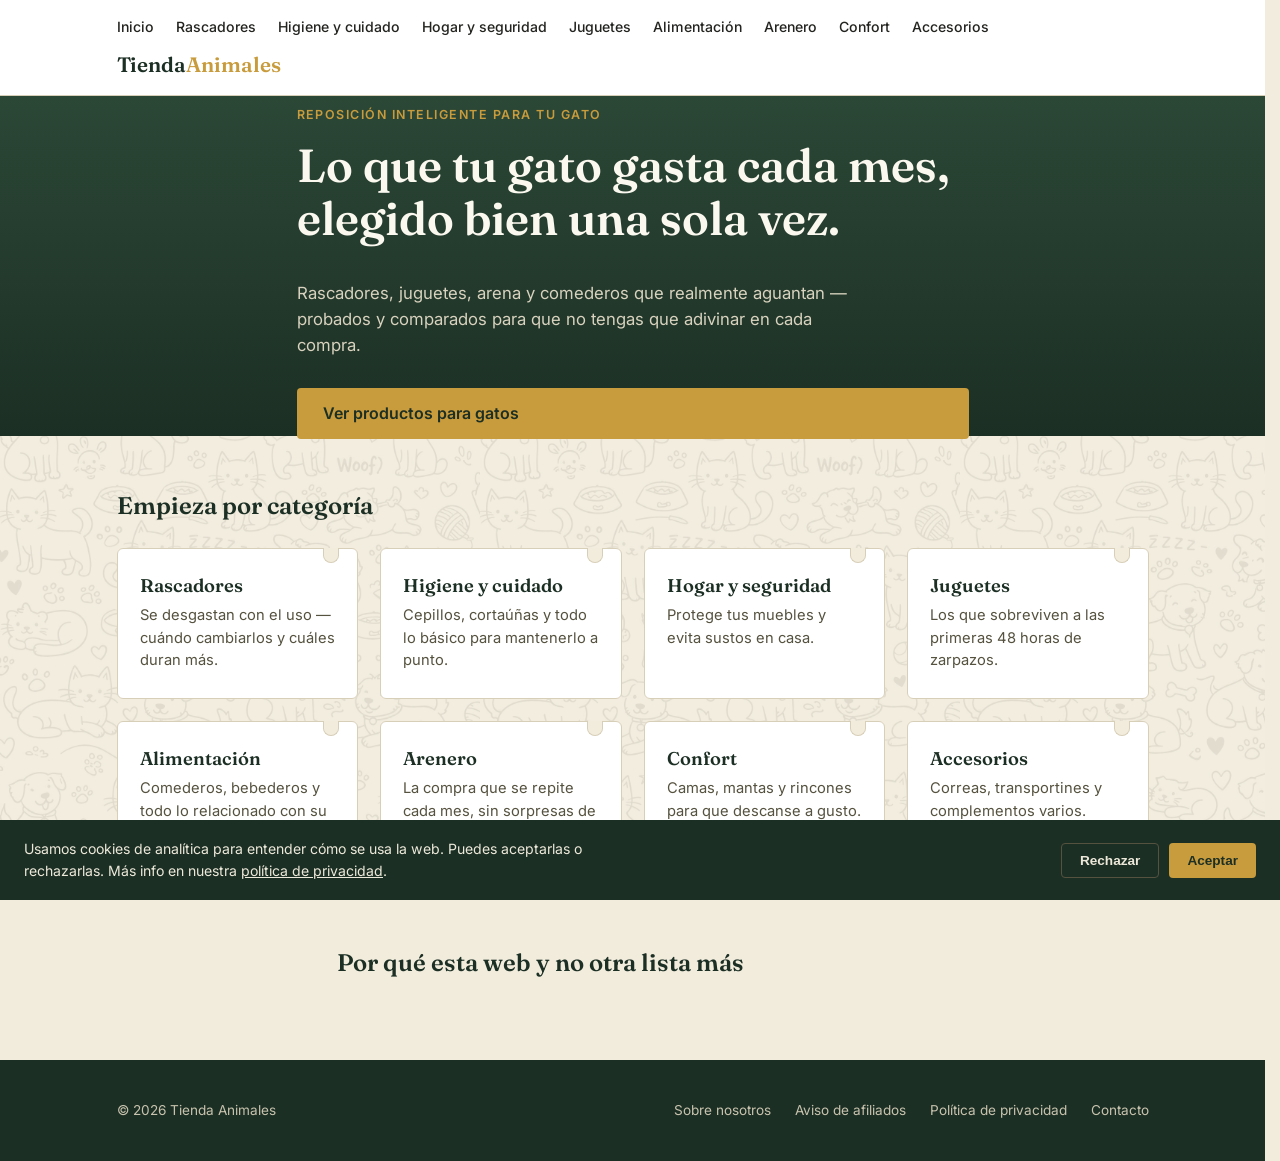
==== index.html @ bb54e8da "ampliar categorias de gato y modificar heder y footer" ====
<!DOCTYPE html>
<html lang="es">
<head>
  <meta charset="UTF-8">
  <meta name="viewport" content="width=device-width, initial-scale=1.0">
  <title>Tienda Animales · Todo para tu gato, siempre a punto</title>
  <link rel="dns-prefetch" href="https://fonts.googleapis.com">
<link href="https://fonts.googleapis.com/css2?family=Fraunces:wght@600;700&family=Inter:wght@400;500;600&display=swap" rel="stylesheet">
  <link rel="stylesheet" href="css/style.css">

  <!-- Google tag (gtag.js) -->
<script async src="https://www.googletagmanager.com/gtag/js?id=G-MSJSYWCLSH"></script>
<script>
  window.dataLayer = window.dataLayer || [];
  function gtag(){dataLayer.push(arguments);}
  gtag('js', new Date());
  gtag('consent', 'default', { analytics_storage: 'denied' });
  gtag('config', 'G-MSJSYWCLSH');
</script>
</head>
<body>

    <div id="cookieBanner" class="is-hidden">
    <p>Usamos cookies de analítica para entender cómo se usa la web. Puedes aceptarlas o rechazarlas. Más info en nuestra <a href="politica-privacidad.html">política de privacidad</a>.</p>
    <div class="cookie-actions">
      <button id="cookieReject">Rechazar</button>
      <button id="cookieAccept">Aceptar</button>
    </div>
  </div>

      <header class="site-header">
    <div class="wrap header-inner">
      <nav class="main-nav" id="mainNav">
        <a href="index.html">Inicio</a>
        <a href="gatos/rascadores.html">Rascadores</a>
        <a href="gatos/higiene-cuidado.html">Higiene y cuidado</a>
        <a href="gatos/hogar-seguridad.html">Hogar y seguridad</a>
        <a href="gatos/juguetes.html">Juguetes</a>
        <a href="gatos/alimentacion.html">Alimentación</a>
        <a href="gatos/arenero.html">Arenero</a>
        <a href="gatos/confort.html">Confort</a>
        <a href="gatos/accesorios.html">Accesorios</a>
      </nav>
      <button class="menu-toggle" id="menuToggle" aria-label="Abrir menú" aria-expanded="false">
        <span></span><span></span><span></span>
      </button>
      <a href="index.html" class="logo">Tienda<span>Animales</span></a>
    </div>
  </header>

  <main>

    <section class="hero">
      <div class="wrap hero-inner">
        <p class="eyebrow">Reposición inteligente para tu gato</p>
        <h1>Lo que tu gato gasta cada mes, elegido bien una sola vez.</h1>
        <p class="hero-lead">Rascadores, juguetes, arena y comederos que realmente aguantan — probados y comparados para que no tengas que adivinar en cada compra.</p>
        <a href="gatos/index.html" class="btn-primary">Ver productos para gatos</a>
      </div>
    </section>

    <!-- Espacio publicitario reservado (banner superior) -->
    

        <section class="categories wrap">
      <h2>Empieza por categoría</h2>
      <div class="category-grid">
        <a href="gatos/rascadores.html" class="category-card">
          <h3>Rascadores</h3>
          <p>Se desgastan con el uso — cuándo cambiarlos y cuáles duran más.</p>
        </a>
        <a href="gatos/higiene-cuidado.html" class="category-card">
          <h3>Higiene y cuidado</h3>
          <p>Cepillos, cortaúñas y todo lo básico para mantenerlo a punto.</p>
        </a>
        <a href="gatos/hogar-seguridad.html" class="category-card">
          <h3>Hogar y seguridad</h3>
          <p>Protege tus muebles y evita sustos en casa.</p>
        </a>
        <a href="gatos/juguetes.html" class="category-card">
          <h3>Juguetes</h3>
          <p>Los que sobreviven a las primeras 48 horas de zarpazos.</p>
        </a>
        <a href="gatos/alimentacion.html" class="category-card">
          <h3>Alimentación</h3>
          <p>Comederos, bebederos y todo lo relacionado con su dieta.</p>
        </a>
        <a href="gatos/arenero.html" class="category-card">
          <h3>Arenero</h3>
          <p>La compra que se repite cada mes, sin sorpresas de olor.</p>
        </a>
        <a href="gatos/confort.html" class="category-card">
          <h3>Confort</h3>
          <p>Camas, mantas y rincones para que descanse a gusto.</p>
        </a>
        <a href="gatos/accesorios.html" class="category-card">
          <h3>Accesorios</h3>
          <p>Correas, transportines y complementos varios.</p>
        </a>
      </div>
    </section>

    <section class="why wrap">
      <h2>Por qué esta web y no otra lista más</h2>
      
    </section>

  </main>

  <footer class="site-footer">
    <div class="wrap footer-inner">
      <p>&copy; 2026 Tienda Animales</p>
            <nav class="footer-nav">
        <a href="sobre-nosotros.html">Sobre nosotros</a>
        <a href="aviso-afiliados.html">Aviso de afiliados</a>
        <a href="politica-privacidad.html">Política de privacidad</a>
        <a href="contacto.html">Contacto</a>
      </nav>
    </div>
  </footer>

    <script src="js/script.js"></script>

</body>
</html>
---- css/style.css ----
/* ===== Base y variables ===== */
:root {
  --ink: #23241F;
  --paper: #F2ECDD;
  --surface: #FFFFFF;
  --pine: #2B4736;
  --pine-dark: #1C2F24;
  --mustard: #C89B3C;
  --line: #D8CFB8;
}

* { box-sizing: border-box; }

html { 
scroll-behavior: smooth;
scrollbar-gutter: stable;
}

body {
  margin: 0;
  background: var(--paper);
  color: var(--ink);
  font-family: 'Inter', -apple-system, 'Segoe UI', system-ui, sans-serif;
  line-height: 1.55;
}

h1, h2, h3 {
  font-family: 'Fraunces', Georgia, serif;
  font-weight: 600;
  line-height: 1.15;
  margin: 0 0 0.5em;
  color: var(--pine-dark);
}

a { color: inherit; text-decoration: none; }

.wrap {
  max-width: 1080px;
  margin: 0 auto;
  padding: 0 24px;
}

/* ===== Header ===== */
.site-header {
  background: var(--surface);
  border-bottom: 1px solid var(--line);
}

.header-inner {
  display: flex;
  align-items: center;
  justify-content: space-between;
  flex-wrap: wrap;
  gap: 10px 0;
  padding-top: 14px;
  padding-bottom: 14px;
}

.logo { order: 2; }
.main-nav { order: 1; flex-wrap: wrap; }
.logo {
  font-family: 'Fraunces', serif;
  font-size: 1.3rem;
  font-weight: 600;
  color: var(--pine-dark);
}

.logo span { color: var(--mustard); }

.main-nav a {
  margin-right: 18px;
  font-size: 0.88rem;
  font-weight: 500;
  color: var(--ink);
  border-bottom: 2px solid transparent;
  padding-bottom: 4px;
  transition: border-color 0.15s ease;
}

.main-nav a:hover { border-color: var(--mustard); }

/* ===== Hero ===== */
.hero {
  background: linear-gradient(180deg, var(--pine) 0%, var(--pine-dark) 100%);
  color: #EDE9DA;
}

.hero-inner {
  padding: 24px;
  max-width: 720px;
  height: 340px;
  display: flex;
  flex-direction: column;
  justify-content: center;
}

.eyebrow {
  text-transform: uppercase;
  letter-spacing: 0.12em;
  font-size: 0.78rem;
  font-weight: 600;
  color: var(--mustard);
  margin-bottom: 14px;
  animation: slideFadeIn 0.6s ease-out both;
}

.hero h1 { animation: slideFadeIn 0.6s ease-out 0.1s both; }
.hero-lead { animation: slideFadeIn 0.6s ease-out 0.2s both; }
.hero .btn-primary { animation: slideFadeIn 0.6s ease-out 0.3s both; }

@keyframes slideFadeIn {
  from {
    opacity: 0;
    transform: translateX(-24px);
  }
  to {
    opacity: 1;
    transform: translateX(0);
  }
}

.hero h1 {
  color: #FBF8EF;
  font-size: clamp(2rem, 4vw, 2.9rem);
  margin-bottom: 18px;
}

.hero-lead {
  font-size: 1.05rem;
  color: #D8D2BE;
  margin-bottom: 30px;
  max-width: 52ch;
}

.btn-primary {
  display: inline-block;
  background: var(--mustard);
  color: var(--pine-dark);
  font-weight: 600;
  padding: 13px 26px;
  border-radius: 4px;
  transition: transform 0.12s ease;
}

.btn-primary:hover { transform: translateY(-2px); }

/* ===== Espacios publicitarios ===== */
.ad-slot {
  margin: 32px auto;
  border: 1px dashed var(--line);
  border-radius: 4px;
  padding: 14px;
  text-align: center;
  font-size: 0.8rem;
  color: #8A8368;
  background: rgba(255,255,255,0.4);
}

/* ===== Categorías ===== */
.categories { padding: 56px 24px; }

.category-grid {
  display: grid;
  grid-template-columns: repeat(auto-fit, minmax(230px, 1fr));
  gap: 22px;
  margin-top: 28px;
}

.category-card {
  background: var(--surface);
  border: 1px solid var(--line);
  border-radius: 6px;
  padding: 26px 22px;
  position: relative;
  transition: border-color 0.15s ease, transform 0.15s ease;
}

.category-card:hover {
  border-color: var(--mustard);
  transform: translateY(-3px);
}

/* Muesca tipo etiqueta en la esquina */
.category-card::before {
  content: "";
  position: absolute;
  top: -1px;
  right: 18px;
  width: 14px;
  height: 14px;
  background: var(--paper);
  border: 1px solid var(--line);
  border-top: none;
  border-radius: 0 0 50% 50%;
}

.category-card h3 { font-size: 1.15rem; margin-bottom: 8px; }
.category-card p { font-size: 0.92rem; color: #55523F; margin: 0; }

/* ===== Por qué esta web ===== */
.why { padding: 20px 24px 72px; max-width: 640px; }
.why p { color: #4B4A3C; }

/* ===== Footer ===== */
.site-footer {
  background: var(--pine-dark);
  color: #C8C3AE;
}

.footer-inner {
  display: flex;
  align-items: center;
  justify-content: space-between;
  flex-wrap: wrap;
  gap: 12px;
  padding: 26px 24px;
  font-size: 0.85rem;
}

.footer-nav a { margin-left: 20px; }
.footer-nav a:hover { color: var(--mustard); }

/* ===== Responsive ===== */
.menu-toggle {
  display: none;
  flex-direction: column;
  justify-content: center;
  gap: 5px;
  width: 34px;
  height: 34px;
  background: none;
  border: none;
  cursor: pointer;
  padding: 0;
}

.menu-toggle span {
  display: block;
  height: 2px;
  background: var(--pine-dark);
  border-radius: 2px;
}

@media (max-width: 640px) {
  .header-inner {
    flex-wrap: wrap;
    justify-content: space-between;
  }

  .product-grid { grid-template-columns: repeat(2, 1fr); gap: 14px; }

  .menu-toggle { display: flex; }

  .main-nav {
    display: none;
    flex-direction: column;
    width: 100%;
    order: 3;
    padding-top: 12px;
    border-top: 1px solid var(--line);
    margin-top: 12px;
  }

  .main-nav.is-open { display: flex; }

  .main-nav a {
    margin: 0;
    padding: 10px 0;
  }

  .hero-inner { padding: 56px 20px; }
  .footer-inner { flex-direction: column; text-align: center; }
  .footer-nav a { margin: 0 10px; }
}

/* ===== Fichas de producto ===== */
.product-grid {
  display: grid;
  grid-template-columns: repeat(4, 1fr);
  gap: 20px;
  margin: 32px 0 56px;
}

.product-card {
  background: var(--surface);
  border-radius: 6px;
  overflow: visible;
  display: flex;
  flex-direction: column;
  box-shadow: 0 2px 10px rgba(28, 47, 36, 0.06);
}

.product-image {
  aspect-ratio: 1 / 1;
  background: transparent;
  display: flex;
  align-items: center;
  justify-content: center;
  color: #8A8368;
  font-size: 0.85rem;
}

.product-image img {
  width: 100%;
  height: 100%;
  object-fit: contain;
  padding: 12px;
  filter: drop-shadow(0 8px 14px rgba(28, 47, 36, 0.18));
}

.product-body {
  padding: 18px;
  display: flex;
  flex-direction: column;
  flex-grow: 1;
}

.product-body h3 {
  font-size: 1.05rem;
  margin-bottom: 6px;
  min-height: 3.6em;
}

.product-body p {
  font-size: 0.9rem;
  color: #55523F;
  min-height: 3.9em;
  margin: 0 0 16px;
}

.product-price {
  font-weight: 600;
  color: var(--pine-dark);
  margin-bottom: 12px;
}

.btn-amazon {
  display: inline-block;
  text-align: center;
  background: var(--mustard);
  color: var(--pine-dark);
  font-weight: 600;
  font-size: 0.9rem;
  padding: 10px 16px;
  border-radius: 4px;
}

/* ===== También te puede interesar ===== */
.related {
  margin-top: 40px;
  padding-top: 32px;
  border-top: 1px solid var(--line);
}

.related h2 { font-size: 1.2rem; }

.related-grid {
  display: grid;
  grid-template-columns: repeat(auto-fit, minmax(160px, 1fr));
  gap: 16px;
  margin-top: 16px;
}

.related-card {
  background: var(--surface);
  border: 1px solid var(--line);
  border-radius: 6px;
  padding: 14px;
  font-size: 0.85rem;
}

.related-card strong { display: block; margin-bottom: 4px; }

/* ===== Aviso de cookies ===== */
#cookieBanner {
  position: fixed;
  left: 0;
  right: 0;
  bottom: 0;
  z-index: 200;
  background: var(--pine-dark);
  color: #EDE9DA;
  padding: 18px 24px;
  display: flex;
  flex-wrap: wrap;
  align-items: center;
  justify-content: space-between;
  gap: 16px;
}

#cookieBanner p {
  margin: 0;
  font-size: 0.88rem;
  max-width: 640px;
}

#cookieBanner a { text-decoration: underline; }

.cookie-actions { display: flex; gap: 10px; flex-shrink: 0; }

.cookie-actions button {
  padding: 9px 18px;
  border-radius: 4px;
  border: none;
  font-weight: 600;
  font-size: 0.85rem;
  cursor: pointer;
}

#cookieAccept { background: var(--mustard); color: var(--pine-dark); }
#cookieReject { background: transparent; color: #EDE9DA; border: 1px solid #55523F; }

#cookieBanner.is-hidden { display: none; }

/* ===== Valoraciones (estrellas) ===== */
.rating {
  display: flex;
  align-items: center;
  gap: 6px;
  margin-bottom: 8px;
  font-size: 0.82rem;
  color: #55523F;
}

.stars {
  position: relative;
  display: inline-block;
  font-size: 0.95rem;
  letter-spacing: 2px;
  line-height: 1;
}

.stars::before {
  content: "★★★★★";
  color: var(--line);
}

.stars::after {
  content: "★★★★★";
  color: var(--mustard);
  position: absolute;
  left: 0;
  top: 0;
  overflow: hidden;
  white-space: nowrap;
}

/* ===== Garantía calidad-precio ===== */
.quality-banner {
  background: var(--mustard);
  color: var(--pine-dark);
  text-align: center;
  padding: 14px 24px;
  font-weight: 600;
  font-size: 0.95rem;
}

/* ===== Fondo con parallax ===== */
body {
  background-image: url('../images/fondo-mascotas.png');
  background-repeat: repeat;
  background-size: 480px;
  background-attachment: fixed;
  background-color: var(--paper);
}

body::before {
  content: "";
  position: fixed;
  inset: 0;
  background: var(--paper);
  opacity: 0.93;
  z-index: -1;
  pointer-events: none;
}
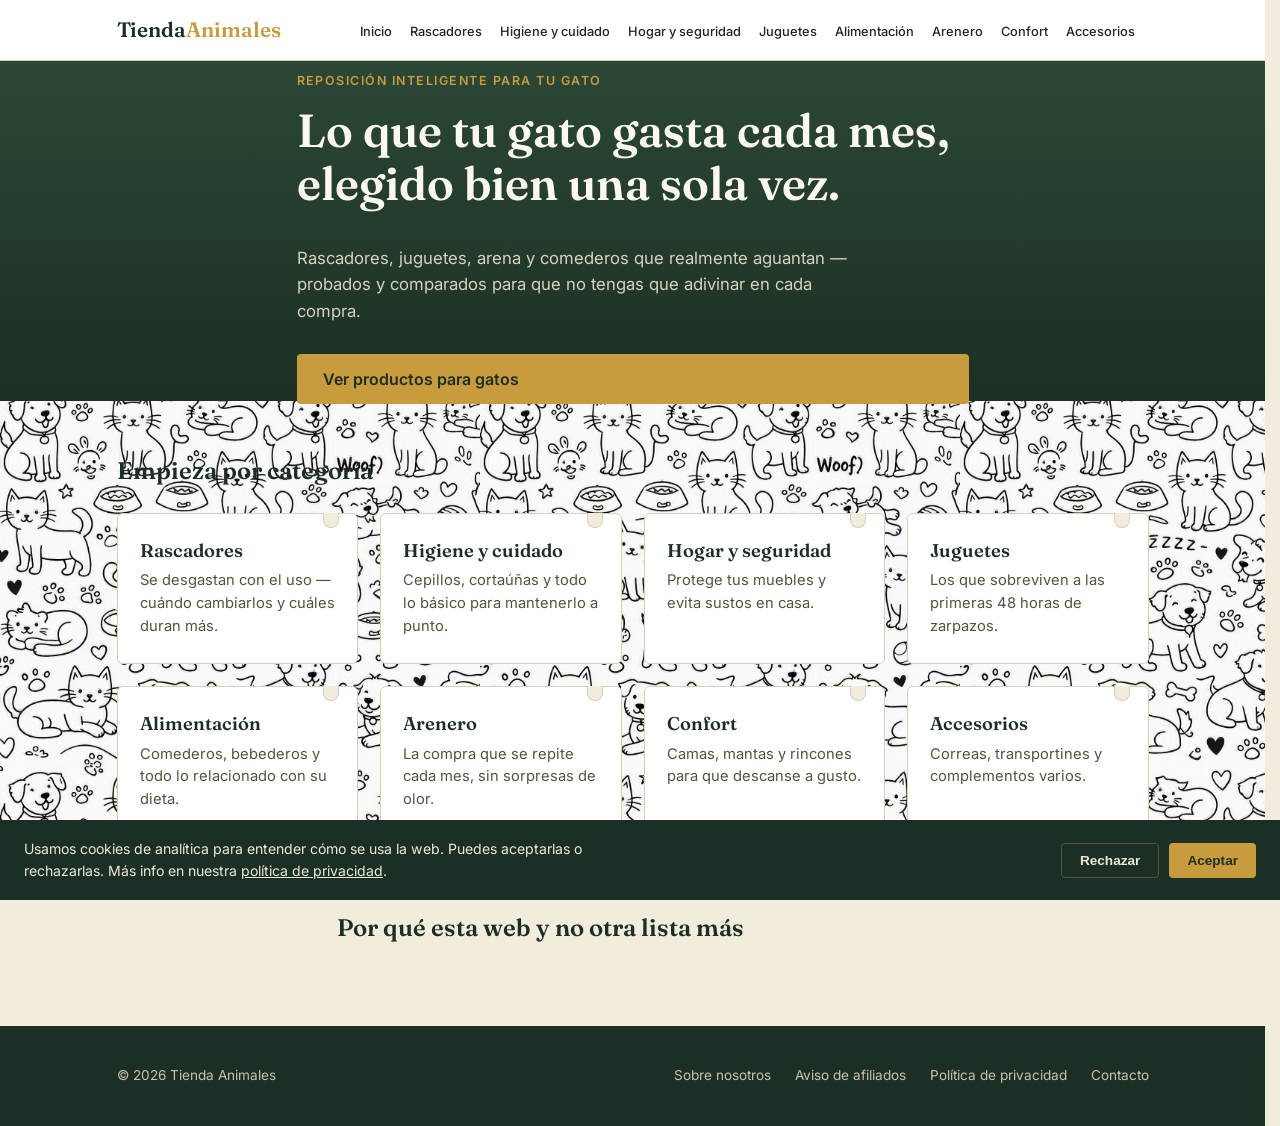
==== commit 74afbd4f: "añadir logo en pestaña" ====
--- a/index.html
+++ b/index.html
@@ -6,6 +6,7 @@
   <title>Tienda Animales · Todo para tu gato, siempre a punto</title>
   <link rel="dns-prefetch" href="https://fonts.googleapis.com">
 <link href="https://fonts.googleapis.com/css2?family=Fraunces:wght@600;700&family=Inter:wght@400;500;600&display=swap" rel="stylesheet">
+<link rel="icon" href="images/favicon.svg" type="image/svg+xml">
   <link rel="stylesheet" href="css/style.css">
 
   <!-- Google tag (gtag.js) -->
--- a/css/style.css
+++ b/css/style.css
@@ -56,8 +56,12 @@
   padding-bottom: 14px;
 }
 
-.logo { order: 2; }
-.main-nav { order: 1; flex-wrap: wrap; }
+.logo { order: 1; }
+.main-nav {
+  order: 2;
+  flex-wrap: nowrap;
+  white-space: nowrap;
+}
 .logo {
   font-family: 'Fraunces', serif;
   font-size: 1.3rem;
@@ -68,13 +72,14 @@
 .logo span { color: var(--mustard); }
 
 .main-nav a {
-  margin-right: 18px;
-  font-size: 0.88rem;
+  margin-right: 14px;
+  font-size: 0.8rem;
   font-weight: 500;
   color: var(--ink);
   border-bottom: 2px solid transparent;
   padding-bottom: 4px;
   transition: border-color 0.15s ease;
+  flex-shrink: 0;
 }
 
 .main-nav a:hover { border-color: var(--mustard); }
@@ -456,12 +461,23 @@
 }
 
 /* ===== Fondo con parallax ===== */
+/* ===== Fondo con parallax ===== */
+html {
+  background-color: var(--paper);
+}
+
 body {
   background-image: url('../images/fondo-mascotas.png');
   background-repeat: repeat;
   background-size: 480px;
   background-attachment: fixed;
   background-color: var(--paper);
+}
+
+@media (max-width: 640px) {
+  body {
+    background-attachment: scroll;
+  }
 }
 
 body::before {
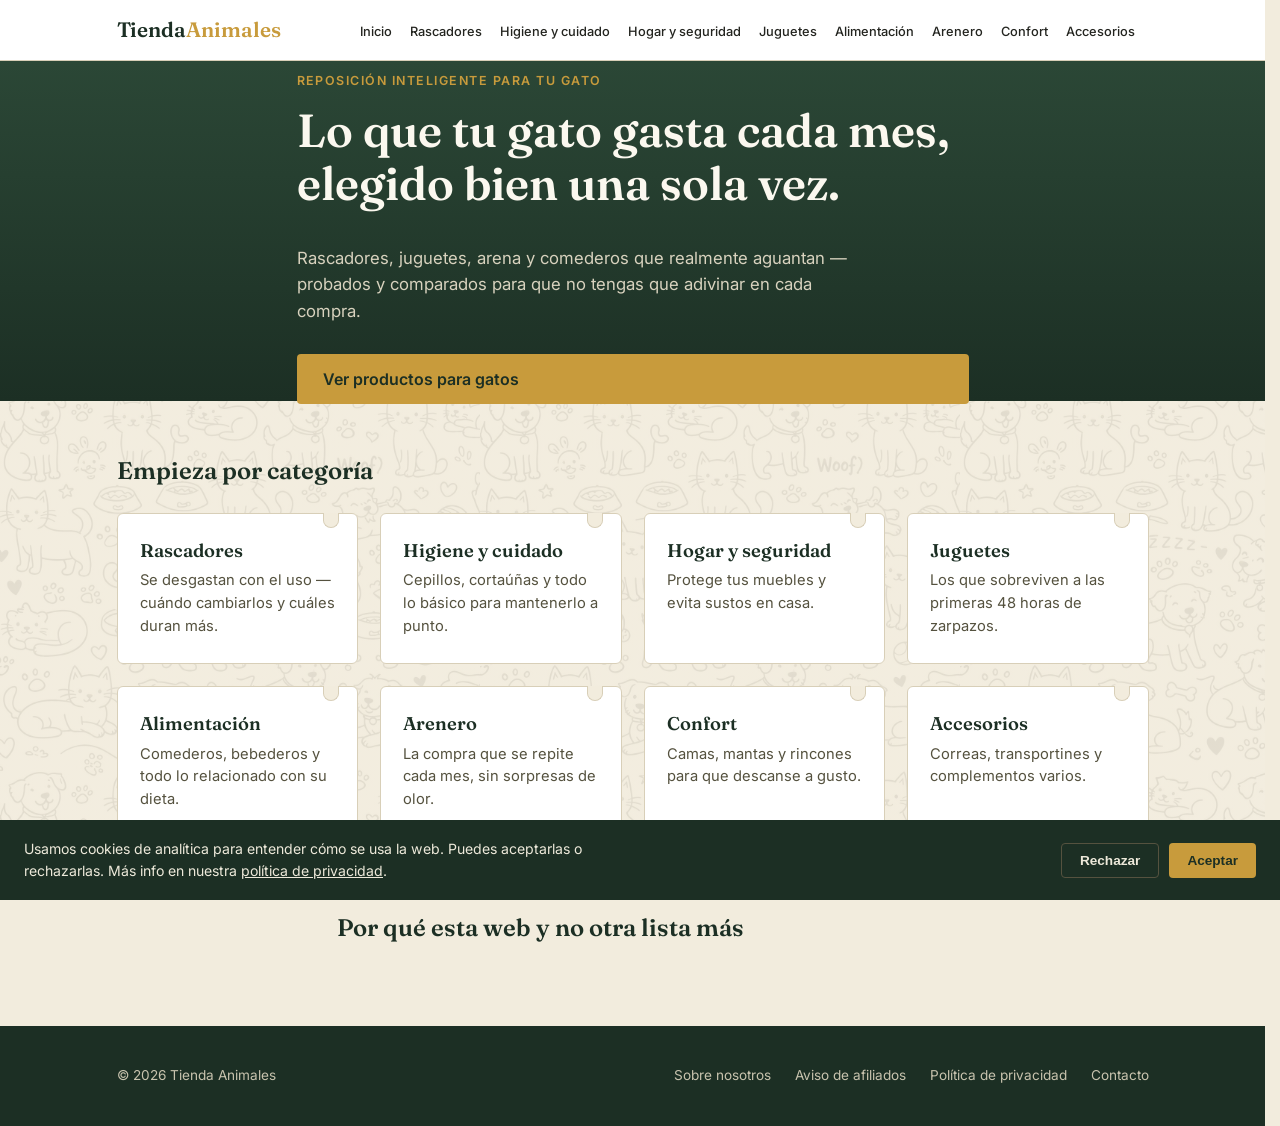
==== commit c2d35e80: "arreglo 2" ====
--- a/index.html
+++ b/index.html
@@ -6,7 +6,7 @@
   <title>Tienda Animales · Todo para tu gato, siempre a punto</title>
   <link rel="dns-prefetch" href="https://fonts.googleapis.com">
 <link href="https://fonts.googleapis.com/css2?family=Fraunces:wght@600;700&family=Inter:wght@400;500;600&display=swap" rel="stylesheet">
-<link rel="icon" href="images/favicon.svg" type="image/svg+xml">
+<link rel="icon" href="images/favicon.png" type="image/svg+xml">
   <link rel="stylesheet" href="css/style.css">
 
   <!-- Google tag (gtag.js) -->
--- a/css/style.css
+++ b/css/style.css
@@ -461,31 +461,22 @@
 }
 
 /* ===== Fondo con parallax ===== */
-/* ===== Fondo con parallax ===== */
 html {
   background-color: var(--paper);
 }
 
 body {
-  background-image: url('../images/fondo-mascotas.png');
+  background-image:
+    linear-gradient(rgba(242, 236, 221, 0.93), rgba(242, 236, 221, 0.93)),
+    url('../images/fondo-mascotas.png');
   background-repeat: repeat;
-  background-size: 480px;
-  background-attachment: fixed;
+  background-size: cover, 480px;
+  background-attachment: fixed, fixed;
   background-color: var(--paper);
 }
 
 @media (max-width: 640px) {
   body {
-    background-attachment: scroll;
-  }
-}
-
-body::before {
-  content: "";
-  position: fixed;
-  inset: 0;
-  background: var(--paper);
-  opacity: 0.93;
-  z-index: -1;
-  pointer-events: none;
+    background-attachment: scroll, scroll;
+  }
 }
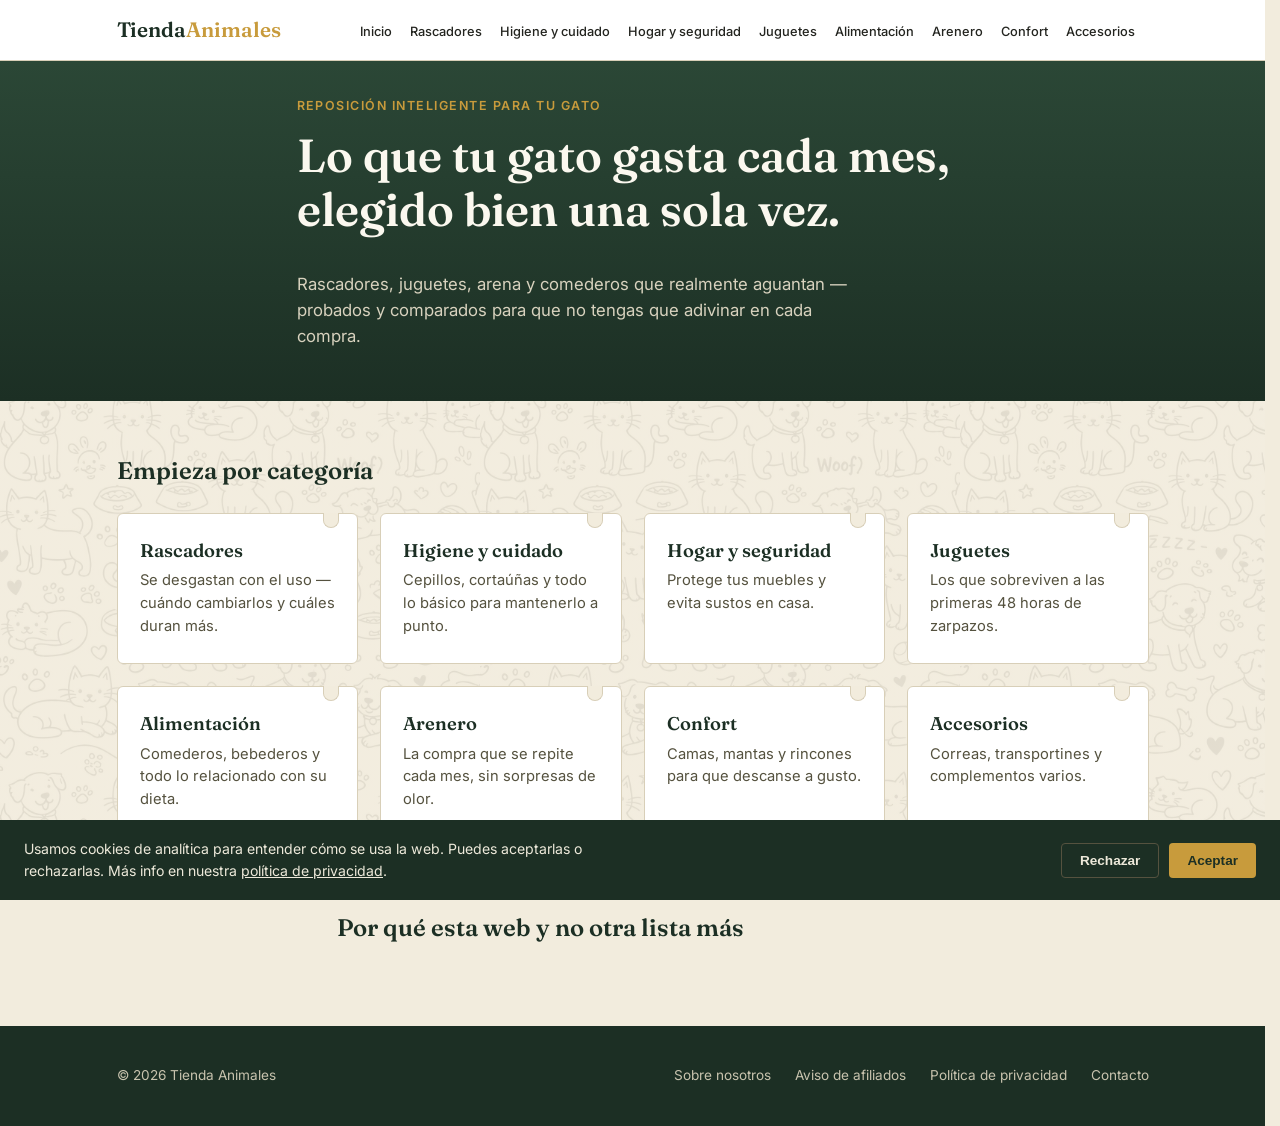
==== commit 7fd1313f: "quitar ce inicio" ====
--- a/index.html
+++ b/index.html
@@ -56,7 +56,6 @@
         <p class="eyebrow">Reposición inteligente para tu gato</p>
         <h1>Lo que tu gato gasta cada mes, elegido bien una sola vez.</h1>
         <p class="hero-lead">Rascadores, juguetes, arena y comederos que realmente aguantan — probados y comparados para que no tengas que adivinar en cada compra.</p>
-        <a href="gatos/index.html" class="btn-primary">Ver productos para gatos</a>
       </div>
     </section>
 
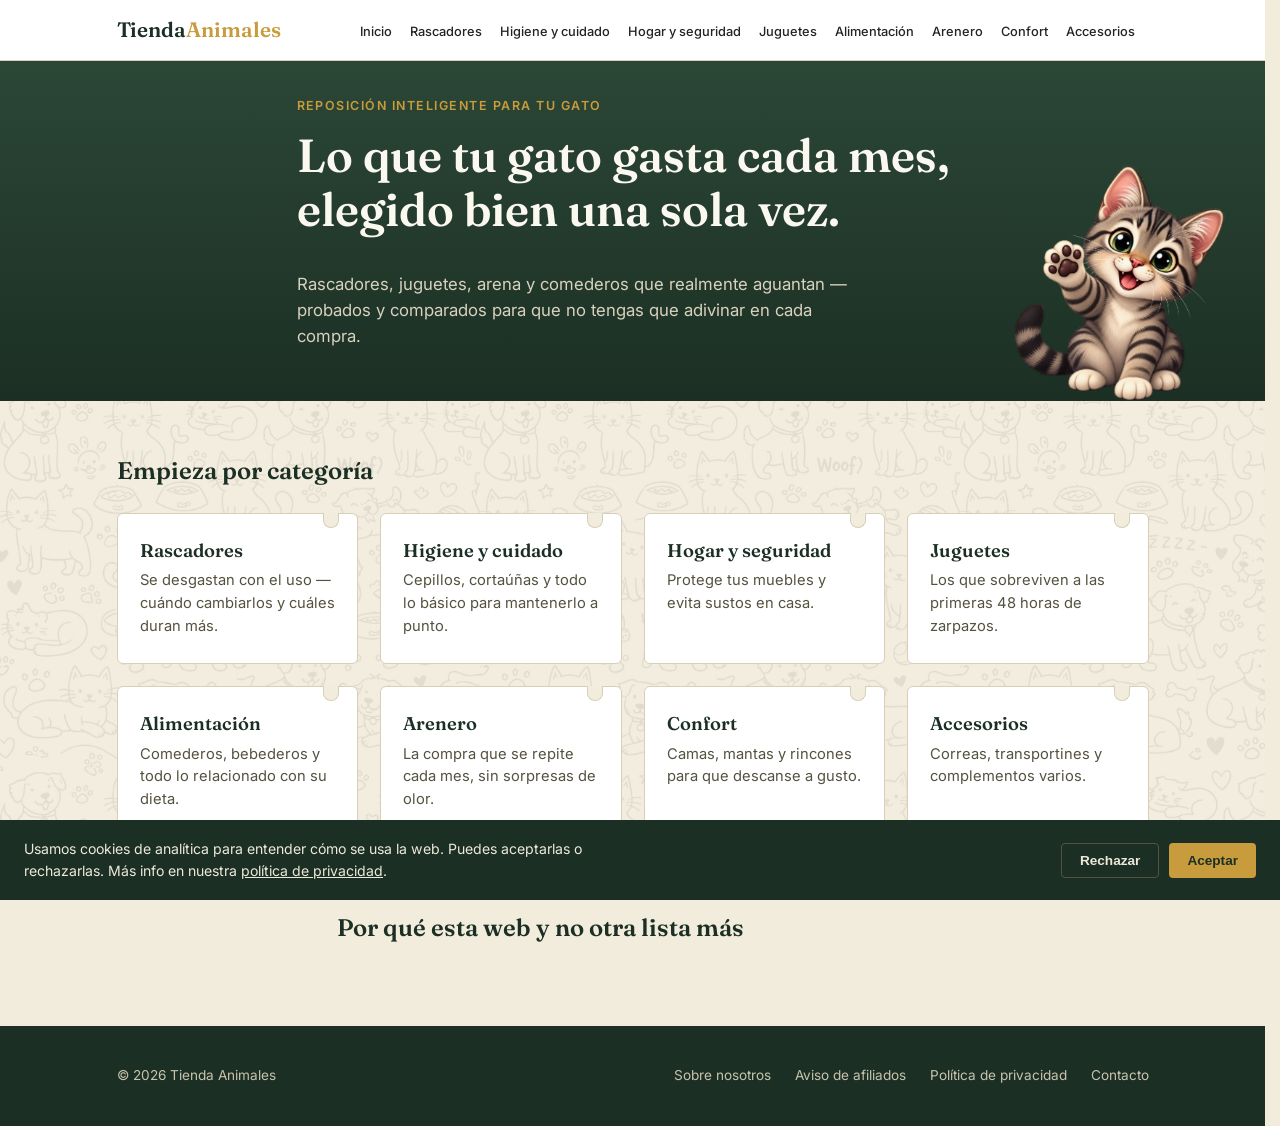
==== commit f649584d: "actualizacion" ====
--- a/index.html
+++ b/index.html
@@ -57,6 +57,7 @@
         <h1>Lo que tu gato gasta cada mes, elegido bien una sola vez.</h1>
         <p class="hero-lead">Rascadores, juguetes, arena y comederos que realmente aguantan — probados y comparados para que no tengas que adivinar en cada compra.</p>
       </div>
+      <img src="images/gato saludando.png" alt="Gato" class="hero-cat">
     </section>
 
     <!-- Espacio publicitario reservado (banner superior) -->
--- a/css/style.css
+++ b/css/style.css
@@ -88,6 +88,20 @@
 .hero {
   background: linear-gradient(180deg, var(--pine) 0%, var(--pine-dark) 100%);
   color: #EDE9DA;
+  position: relative;
+  overflow: hidden;
+}
+
+.hero-cat {
+  position: absolute;
+  right: 40px;
+  bottom: 0;
+  width: 220px;
+  pointer-events: none;
+}
+
+@media (max-width: 900px) {
+  .hero-cat { display: none; }
 }
 
 .hero-inner {
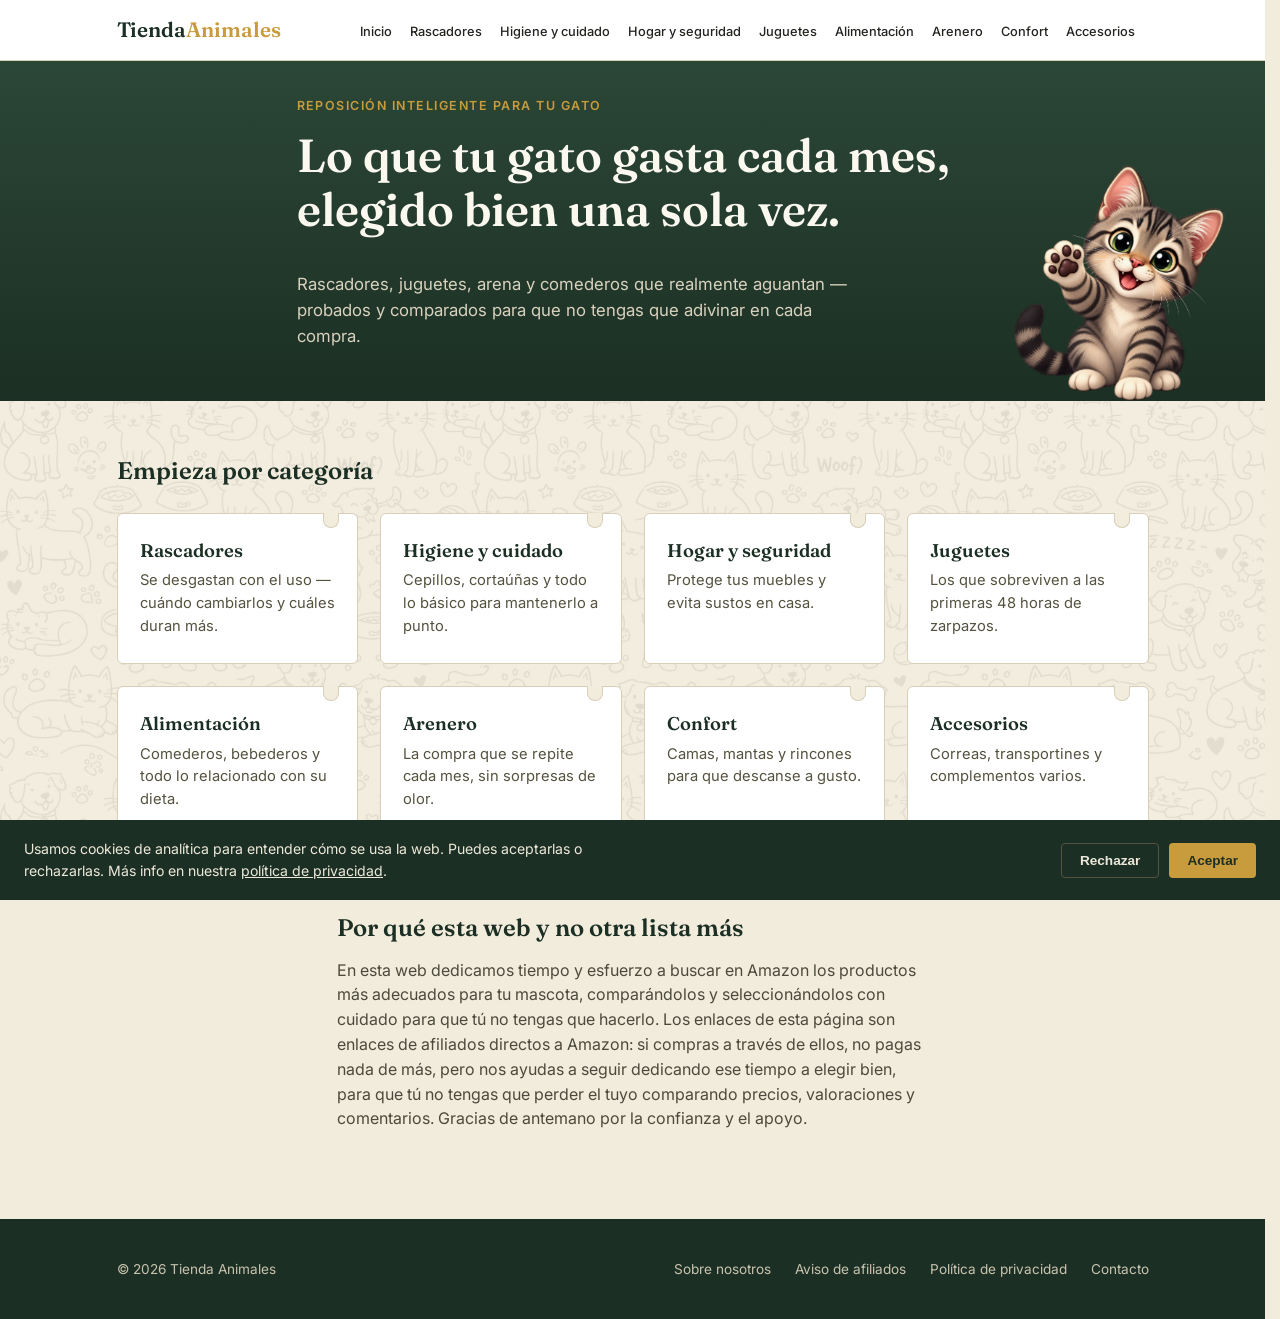
==== commit 2bba457e: "actualizacion de recomendados" ====
--- a/index.html
+++ b/index.html
@@ -101,9 +101,9 @@
       </div>
     </section>
 
-    <section class="why wrap">
+        <section class="why wrap">
       <h2>Por qué esta web y no otra lista más</h2>
-      
+      <p>En esta web dedicamos tiempo y esfuerzo a buscar en Amazon los productos más adecuados para tu mascota, comparándolos y seleccionándolos con cuidado para que tú no tengas que hacerlo. Los enlaces de esta página son enlaces de afiliados directos a Amazon: si compras a través de ellos, no pagas nada de más, pero nos ayudas a seguir dedicando ese tiempo a elegir bien, para que tú no tengas que perder el tuyo comparando precios, valoraciones y comentarios. Gracias de antemano por la confianza y el apoyo.</p>
     </section>
 
   </main>
--- a/css/style.css
+++ b/css/style.css
@@ -307,6 +307,7 @@
   display: flex;
   flex-direction: column;
   box-shadow: 0 2px 10px rgba(28, 47, 36, 0.06);
+  min-width: 0;
 }
 
 .product-image {
@@ -317,6 +318,7 @@
   justify-content: center;
   color: #8A8368;
   font-size: 0.85rem;
+  min-height: 0;
 }
 
 .product-image img {
@@ -337,14 +339,26 @@
 .product-body h3 {
   font-size: 1.05rem;
   margin-bottom: 6px;
-  min-height: 3.6em;
+  line-height: 1.3;
+  height: 2.6em;
+  display: -webkit-box;
+  -webkit-line-clamp: 2;
+  line-clamp: 2;
+  -webkit-box-orient: vertical;
+  overflow: hidden;
 }
 
 .product-body p {
   font-size: 0.9rem;
   color: #55523F;
-  min-height: 3.9em;
   margin: 0 0 16px;
+  line-height: 1.4;
+  height: 4.2em;
+  display: -webkit-box;
+  -webkit-line-clamp: 3;
+  line-clamp: 3;
+  -webkit-box-orient: vertical;
+  overflow: hidden;
 }
 
 .product-price {
@@ -433,12 +447,15 @@
 
 /* ===== Valoraciones (estrellas) ===== */
 .rating {
-  display: flex;
-  align-items: center;
-  gap: 6px;
   margin-bottom: 8px;
   font-size: 0.82rem;
   color: #55523F;
+  line-height: 1.4;
+}
+
+.rating .stars {
+  vertical-align: middle;
+  margin-right: 4px;
 }
 
 .stars {
@@ -447,21 +464,11 @@
   font-size: 0.95rem;
   letter-spacing: 2px;
   line-height: 1;
-}
-
-.stars::before {
-  content: "★★★★★";
   color: var(--line);
 }
 
-.stars::after {
-  content: "★★★★★";
+.stars span {
   color: var(--mustard);
-  position: absolute;
-  left: 0;
-  top: 0;
-  overflow: hidden;
-  white-space: nowrap;
 }
 
 /* ===== Garantía calidad-precio ===== */
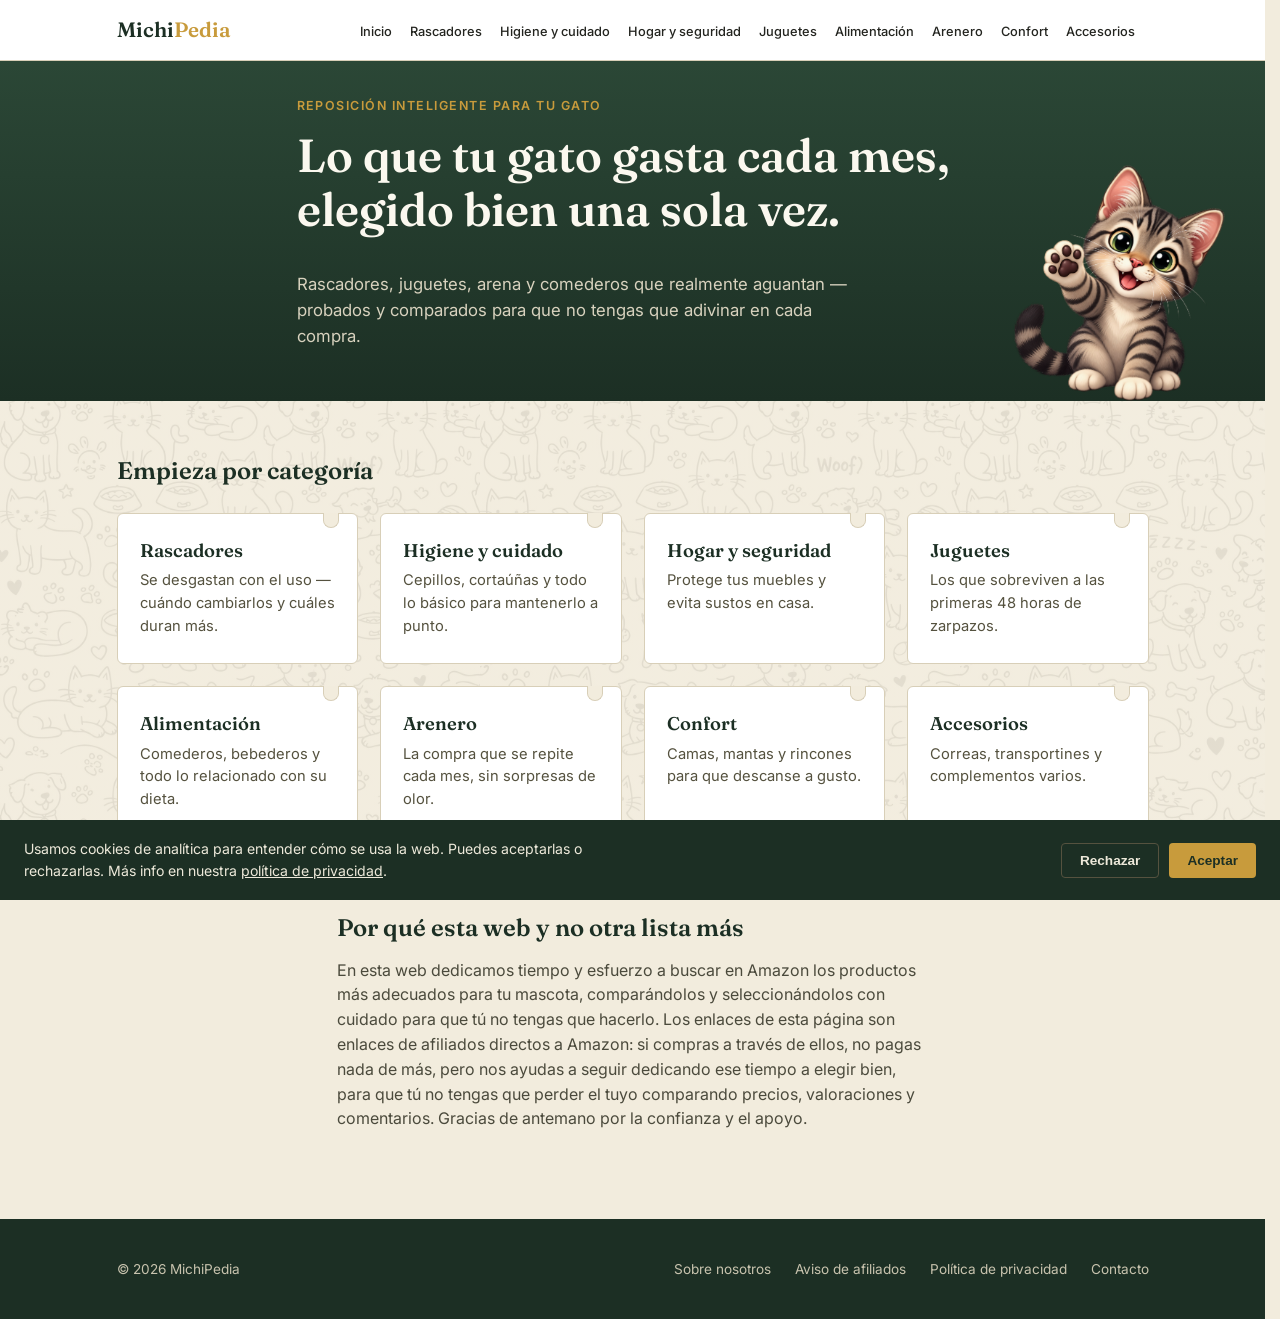
==== commit 51f61c6c: "cambiar nombre tienda" ====
--- a/index.html
+++ b/index.html
@@ -3,7 +3,7 @@
 <head>
   <meta charset="UTF-8">
   <meta name="viewport" content="width=device-width, initial-scale=1.0">
-  <title>Tienda Animales · Todo para tu gato, siempre a punto</title>
+  <title>MichiPedia · Todo para tu gato, siempre a punto</title>
   <link rel="dns-prefetch" href="https://fonts.googleapis.com">
 <link href="https://fonts.googleapis.com/css2?family=Fraunces:wght@600;700&family=Inter:wght@400;500;600&display=swap" rel="stylesheet">
 <link rel="icon" href="images/favicon.png" type="image/svg+xml">
@@ -45,7 +45,7 @@
       <button class="menu-toggle" id="menuToggle" aria-label="Abrir menú" aria-expanded="false">
         <span></span><span></span><span></span>
       </button>
-      <a href="index.html" class="logo">Tienda<span>Animales</span></a>
+      <a href="index.html" class="logo">Michi<span>Pedia</span></a>
     </div>
   </header>
 
@@ -110,7 +110,7 @@
 
   <footer class="site-footer">
     <div class="wrap footer-inner">
-      <p>&copy; 2026 Tienda Animales</p>
+      <p>&copy; 2026 MichiPedia</p>
             <nav class="footer-nav">
         <a href="sobre-nosotros.html">Sobre nosotros</a>
         <a href="aviso-afiliados.html">Aviso de afiliados</a>
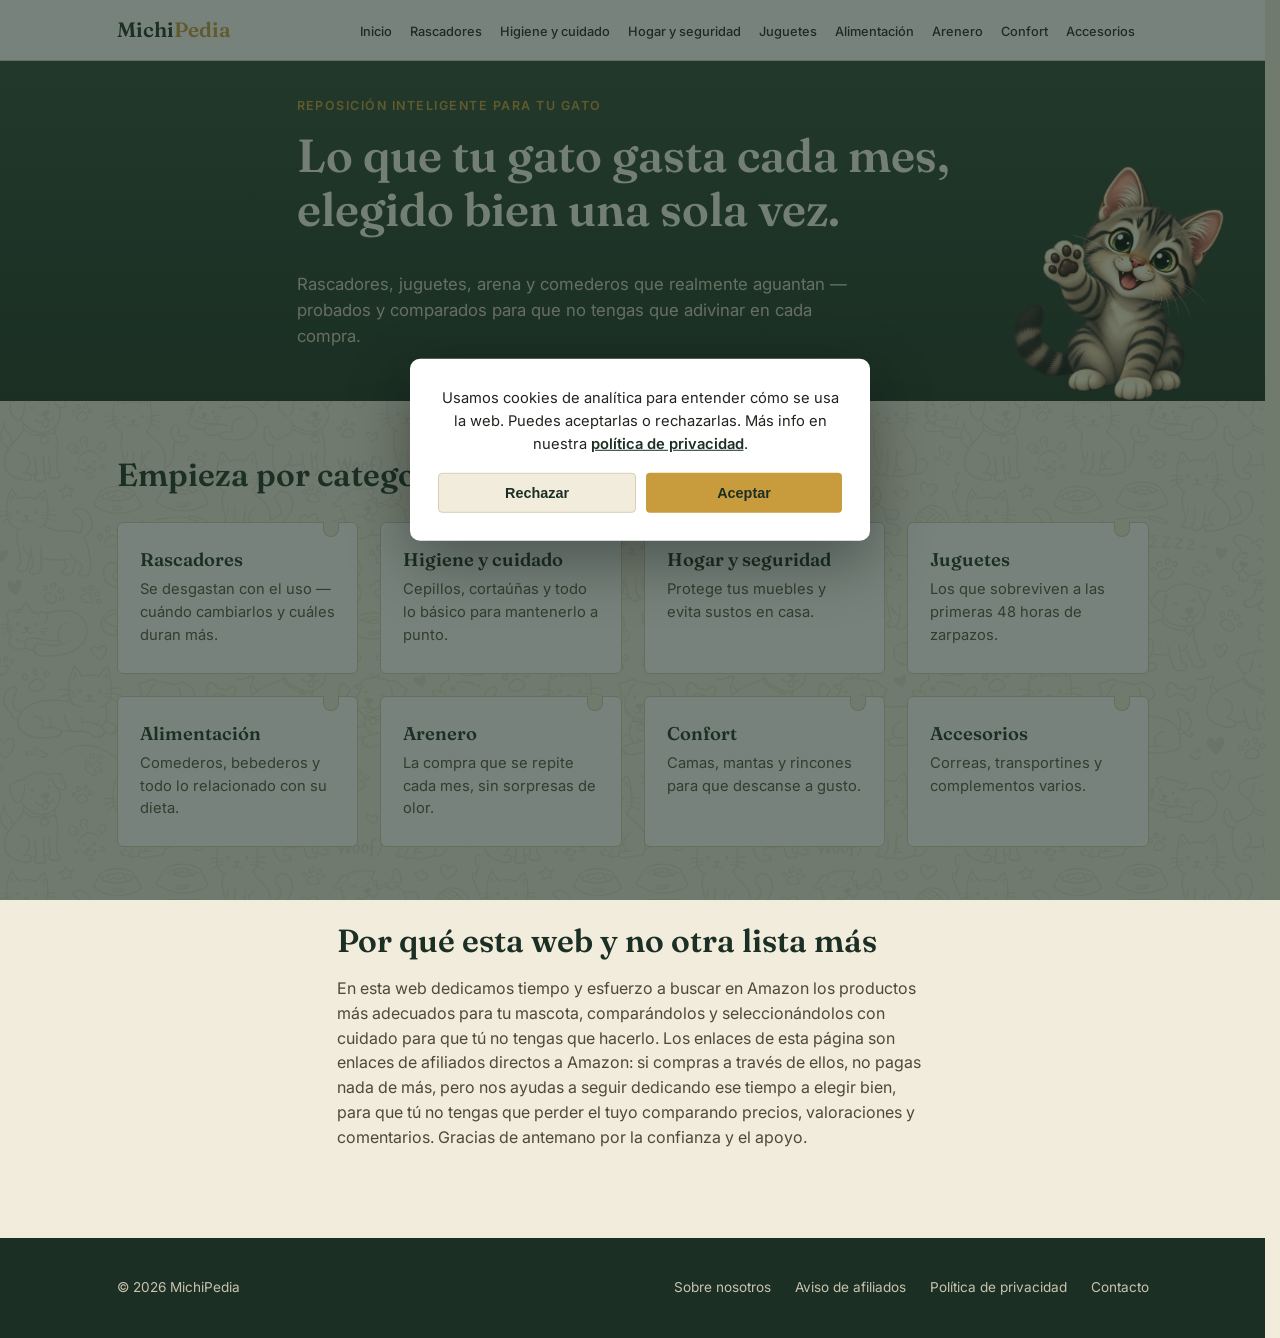
==== commit 5a866f25: "ajuste de textos" ====
--- a/index.html
+++ b/index.html
@@ -101,7 +101,7 @@
       </div>
     </section>
 
-        <section class="why wrap">
+            <section class="why wrap why-home">
       <h2>Por qué esta web y no otra lista más</h2>
       <p>En esta web dedicamos tiempo y esfuerzo a buscar en Amazon los productos más adecuados para tu mascota, comparándolos y seleccionándolos con cuidado para que tú no tengas que hacerlo. Los enlaces de esta página son enlaces de afiliados directos a Amazon: si compras a través de ellos, no pagas nada de más, pero nos ayudas a seguir dedicando ese tiempo a elegir bien, para que tú no tengas que perder el tuyo comparando precios, valoraciones y comentarios. Gracias de antemano por la confianza y el apoyo.</p>
     </section>
--- a/css/style.css
+++ b/css/style.css
@@ -365,6 +365,7 @@
   font-weight: 600;
   color: var(--pine-dark);
   margin-bottom: 12px;
+  margin-top: auto;
 }
 
 .btn-amazon {
@@ -407,43 +408,73 @@
 /* ===== Aviso de cookies ===== */
 #cookieBanner {
   position: fixed;
-  left: 0;
-  right: 0;
-  bottom: 0;
-  z-index: 200;
-  background: var(--pine-dark);
-  color: #EDE9DA;
-  padding: 18px 24px;
-  display: flex;
-  flex-wrap: wrap;
-  align-items: center;
-  justify-content: space-between;
-  gap: 16px;
+  top: 50%;
+  left: 50%;
+  transform: translate(-50%, -50%);
+  z-index: 201;
+  background: var(--surface);
+  color: var(--ink);
+  border-radius: 10px;
+  padding: 28px;
+  max-width: 460px;
+  width: calc(100% - 48px);
+  box-shadow: 0 20px 60px rgba(0,0,0,0.35);
+  display: flex;
+  flex-direction: column;
+  gap: 18px;
+  text-align: center;
 }
 
 #cookieBanner p {
   margin: 0;
-  font-size: 0.88rem;
-  max-width: 640px;
-}
-
-#cookieBanner a { text-decoration: underline; }
-
-.cookie-actions { display: flex; gap: 10px; flex-shrink: 0; }
+  font-size: 0.92rem;
+  max-width: none;
+}
+
+#cookieBanner a {
+  text-decoration: underline;
+  color: var(--pine-dark);
+  font-weight: 600;
+}
+
+.cookie-actions {
+  display: flex;
+  gap: 10px;
+  justify-content: center;
+}
 
 .cookie-actions button {
-  padding: 9px 18px;
+  flex: 1;
+  padding: 11px 18px;
   border-radius: 4px;
+  font-weight: 600;
+  font-size: 0.9rem;
+  cursor: pointer;
+}
+
+#cookieAccept {
+  background: var(--mustard);
+  color: var(--pine-dark);
   border: none;
-  font-weight: 600;
-  font-size: 0.85rem;
-  cursor: pointer;
-}
-
-#cookieAccept { background: var(--mustard); color: var(--pine-dark); }
-#cookieReject { background: transparent; color: #EDE9DA; border: 1px solid #55523F; }
+}
+
+#cookieReject {
+  background: var(--paper);
+  color: var(--pine-dark);
+  border: 1px solid var(--line);
+}
 
 #cookieBanner.is-hidden { display: none; }
+
+body.has-cookie-banner { overflow: hidden; }
+
+body.has-cookie-banner::after {
+  content: "";
+  position: fixed;
+  inset: 0;
+  background: rgba(28, 47, 36, 0.6);
+  z-index: 199;
+}
 
 /* ===== Valoraciones (estrellas) ===== */
 .rating {
@@ -500,4 +531,31 @@
   body {
     background-attachment: scroll, scroll;
   }
+}
+@media (max-width: 640px) {
+  .product-grid {
+    grid-template-columns: repeat(2, 1fr);
+  }
+}
+.product-card {
+  cursor: pointer;
+  transition: transform 0.15s ease, box-shadow 0.15s ease;
+}
+
+.product-card:hover {
+  transform: translateY(-3px);
+  box-shadow: 0 6px 18px rgba(28, 47, 36, 0.12);
+}
+.categories h2 {
+  font-size: 2rem;
+}
+
+.why-home h2 {
+  font-size: 2rem;
+}
+
+@media (max-width: 640px) {
+  .categories h2 {
+    text-align: center;
+  }
 }
